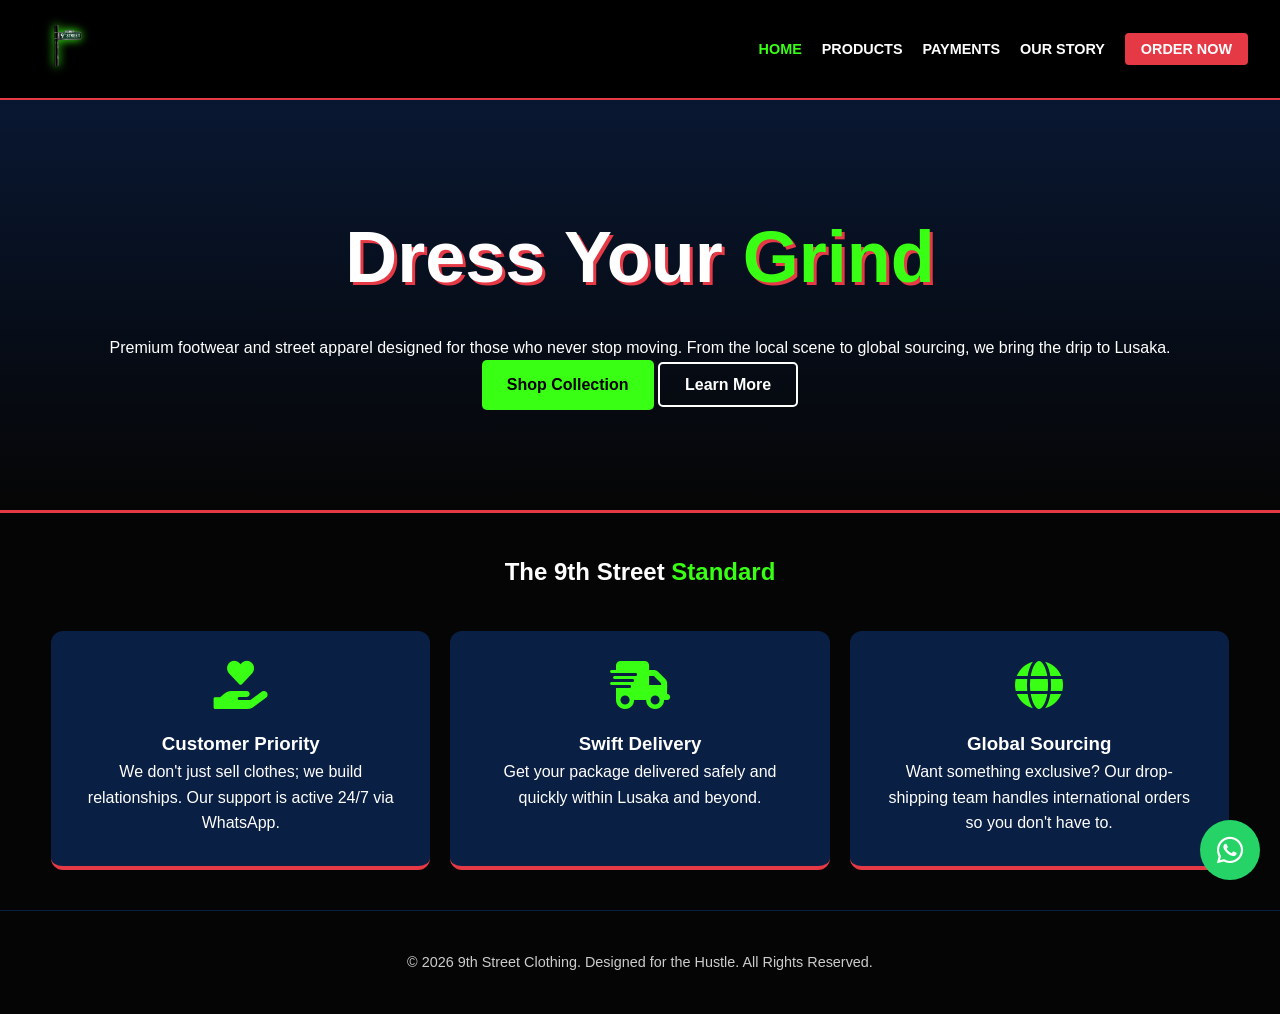
==== index.html @ 25a7d781 "Add files via upload" ====
<!DOCTYPE html>
<html lang="en">
<head>
    <meta charset="UTF-8">
    <meta name="viewport" content="width=device-width, initial-scale=1.0">
    <title>9th Street Clothing | Urban Hustle</title>
    <link rel="icon" type="image/png" href="9th street sign.png">
    <link rel="stylesheet" href="style.css">
    <link rel="stylesheet" href="https://cdnjs.cloudflare.com/ajax/libs/font-awesome/6.0.0/css/all.min.css">
</head>
<body>
    <nav>
        <div class="nav-container">
            <div class="logo-container">
                <a href="index.html">
                    <img src="9th street sign.png" alt="9th Street Clothing" class="nav-logo">
                </a>
            </div>
            <ul class="nav-links">
                <li><a href="index.html" class="active">Home</a></li>
                <li><a href="products.html">Products</a></li>
                <li><a href="payments.html">Payments</a></li>
                <li><a href="about.html">Our Story</a></li>
                <li><a href="contact.html" class="nav-btn">Order Now</a></li>
            </ul>
        </div>
    </nav>

    <header class="hero">
        <div class="hero-content">
            <h1>Dress Your <span class="text-accent">Grind</span></h1>
            <p>Premium footwear and street apparel designed for those who never stop moving. From the local scene to global sourcing, we bring the drip to Lusaka.</p>
            <div class="hero-btns">
                <a href="products.html" class="btn-primary">Shop Collection</a>
                <a href="about.html" class="btn-secondary" style="border-color: var(--clean-white); color: var(--clean-white); text-decoration: none; padding: 12px 25px; border-radius: 5px; font-weight: 800; border: 2px solid;">Learn More</a>
            </div>
        </div>
    </header>

    <section class="features container">
        <div class="section-title" style="text-align: center; margin-bottom: 40px;">
            <h2>The 9th Street <span class="text-accent">Standard</span></h2>
        </div>
        <div class="feature-grid">
            <div class="feature-card">
                <i class="fas fa-hand-holding-heart" style="font-size: 3rem; color: var(--neon-green); margin-bottom: 20px;"></i>
                <h3>Customer Priority</h3>
                <p>We don't just sell clothes; we build relationships. Our support is active 24/7 via WhatsApp.</p>
            </div>
            <div class="feature-card">
                <i class="fas fa-truck-fast" style="font-size: 3rem; color: var(--neon-green); margin-bottom: 20px;"></i>
                <h3>Swift Delivery</h3>
                <p>Get your package delivered safely and quickly within Lusaka and beyond.</p>
            </div>
            <div class="feature-card">
                <i class="fas fa-globe" style="font-size: 3rem; color: var(--neon-green); margin-bottom: 20px;"></i>
                <h3>Global Sourcing</h3>
                <p>Want something exclusive? Our drop-shipping team handles international orders so you don't have to.</p>
            </div>
        </div>
    </section>

    <footer>
        <p>&copy; 2026 9th Street Clothing. Designed for the Hustle. All Rights Reserved.</p>
    </footer>

    <a href="https://wa.me/260764462084" class="whatsapp-float" target="_blank" style="position: fixed; width: 60px; height: 60px; bottom: 20px; right: 20px; background-color: #25d366; color: #FFF; border-radius: 50px; text-align: center; font-size: 30px; display: flex; align-items: center; justify-content: center; text-decoration: none; z-index: 2000;">
        <i class="fab fa-whatsapp"></i>
    </a>
</body>
</html>
---- style.css ----
/* --- Global Styles & Theme --- */
:root {
    --bg-black: #050505;
    --card-blue: #0a1f44;
    --hustle-red: #e63946;
    --clean-white: #ffffff;
    --neon-green: #39ff14;
    --text-gray: #cccccc;
}

* {
    margin: 0;
    padding: 0;
    box-sizing: border-box;
}

body {
    background-color: var(--bg-black);
    color: var(--clean-white);
    font-family: 'Segoe UI', Roboto, sans-serif;
    line-height: 1.6;
    overflow-x: hidden;
}

.text-accent { color: var(--neon-green); font-weight: bold; }
.text-red { color: var(--hustle-red); font-weight: bold; }

.container { 
    width: 92%; 
    max-width: 1200px; 
    margin: auto; 
    padding: 40px 0; 
}

/* --- Navigation (Logo Top Left) --- */
nav {
    background: rgba(0, 0, 0, 0.95);
    padding: 10px 0;
    position: sticky;
    top: 0;
    z-index: 1000;
    border-bottom: 2px solid var(--hustle-red);
}

.nav-container {
    display: flex;
    justify-content: space-between; /* Pushes logo left, links right */
    align-items: center;
    width: 95%;
    margin: auto;
}

.nav-logo {
    height: 70px;
    width: auto;
    filter: drop-shadow(0 0 5px var(--neon-green));
}

.nav-links {
    display: flex;
    list-style: none;
    align-items: center;
    gap: 20px;
}

.nav-links a {
    color: white;
    font-weight: 600;
    text-transform: uppercase;
    font-size: 0.9rem;
    text-decoration: none;
    transition: 0.3s;
}

.nav-links a:hover, .nav-links a.active { color: var(--neon-green); }

.nav-btn {
    background: var(--hustle-red);
    padding: 8px 16px;
    border-radius: 4px;
    font-weight: 800;
}

/* --- Hero Section --- */
.hero {
    padding: 100px 20px;
    background: linear-gradient(rgba(10, 31, 68, 0.7), rgba(5, 5, 5, 1));
    text-align: center;
    border-bottom: 3px solid var(--hustle-red);
}

.hero h1 { font-size: clamp(2.5rem, 8vw, 4.5rem); text-shadow: 3px 3px var(--hustle-red); margin-bottom: 20px; }

/* --- Component Styles --- */
.feature-grid {
    display: grid;
    grid-template-columns: repeat(auto-fit, minmax(280px, 1fr));
    gap: 20px;
}

.feature-card, .payment-card {
    background: var(--card-blue);
    padding: 30px;
    border-radius: 12px;
    border-bottom: 4px solid var(--hustle-red);
    text-align: center;
    transition: 0.3s ease;
}

.feature-card:hover, .payment-card:hover {
    transform: translateY(-10px);
    border-bottom-color: var(--neon-green);
    box-shadow: 0 10px 20px rgba(57, 255, 20, 0.1);
}

.btn-primary { 
    background: var(--neon-green); 
    color: black !important; 
    padding: 12px 25px; 
    border-radius: 5px; 
    font-weight: 800; 
    text-decoration: none;
    display: inline-block;
}

/* --- Payment Page Specifics --- */
.payment-logo { height: 60px; margin-bottom: 15px; }
.acc-number { font-family: monospace; font-size: 1.2rem; color: var(--neon-green); display: block; margin-top: 10px; }

/* --- Footer --- */
footer {
    padding: 40px 0;
    text-align: center;
    border-top: 1px solid var(--card-blue);
    font-size: 0.9rem;
    color: var(--text-gray);
}

/* --- Responsive Fixes --- */
@media (max-width: 768px) {
    .nav-links { gap: 10px; }
    .nav-links a { font-size: 0.75rem; }
    .nav-logo { height: 50px; }
}
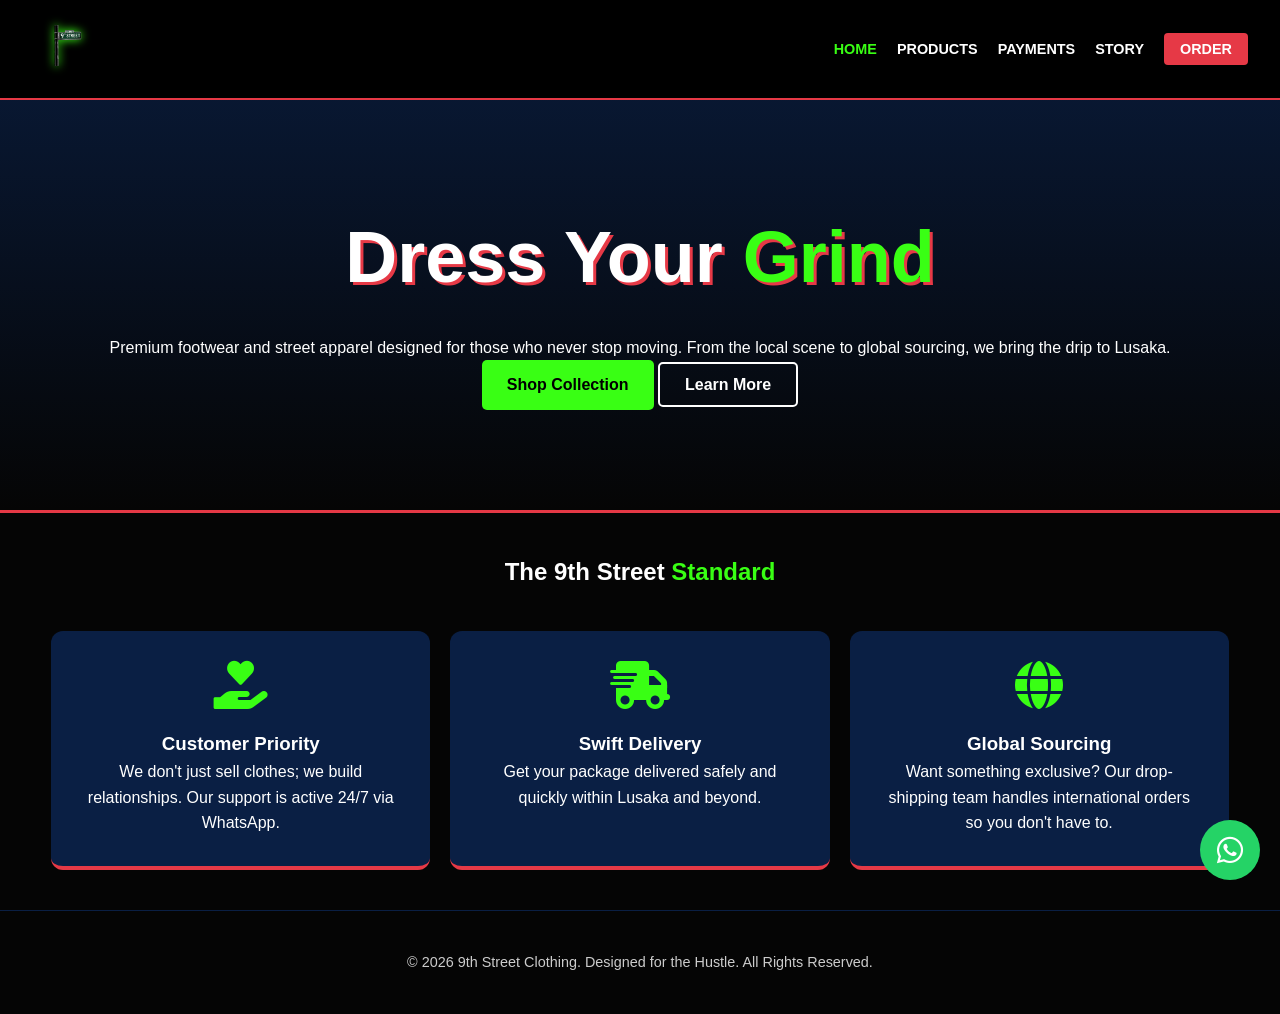
==== commit 546a94f7: "Update index.html updated buttons "our story" to "story" and "order now" to "order" to fit mobile p" ====
--- a/index.html
+++ b/index.html
@@ -20,8 +20,8 @@
                 <li><a href="index.html" class="active">Home</a></li>
                 <li><a href="products.html">Products</a></li>
                 <li><a href="payments.html">Payments</a></li>
-                <li><a href="about.html">Our Story</a></li>
-                <li><a href="contact.html" class="nav-btn">Order Now</a></li>
+                <li><a href="about.html">Story</a></li>
+                <li><a href="contact.html" class="nav-btn">Order</a></li>
             </ul>
         </div>
     </nav>
@@ -68,4 +68,4 @@
         <i class="fab fa-whatsapp"></i>
     </a>
 </body>
-</html>+</html>
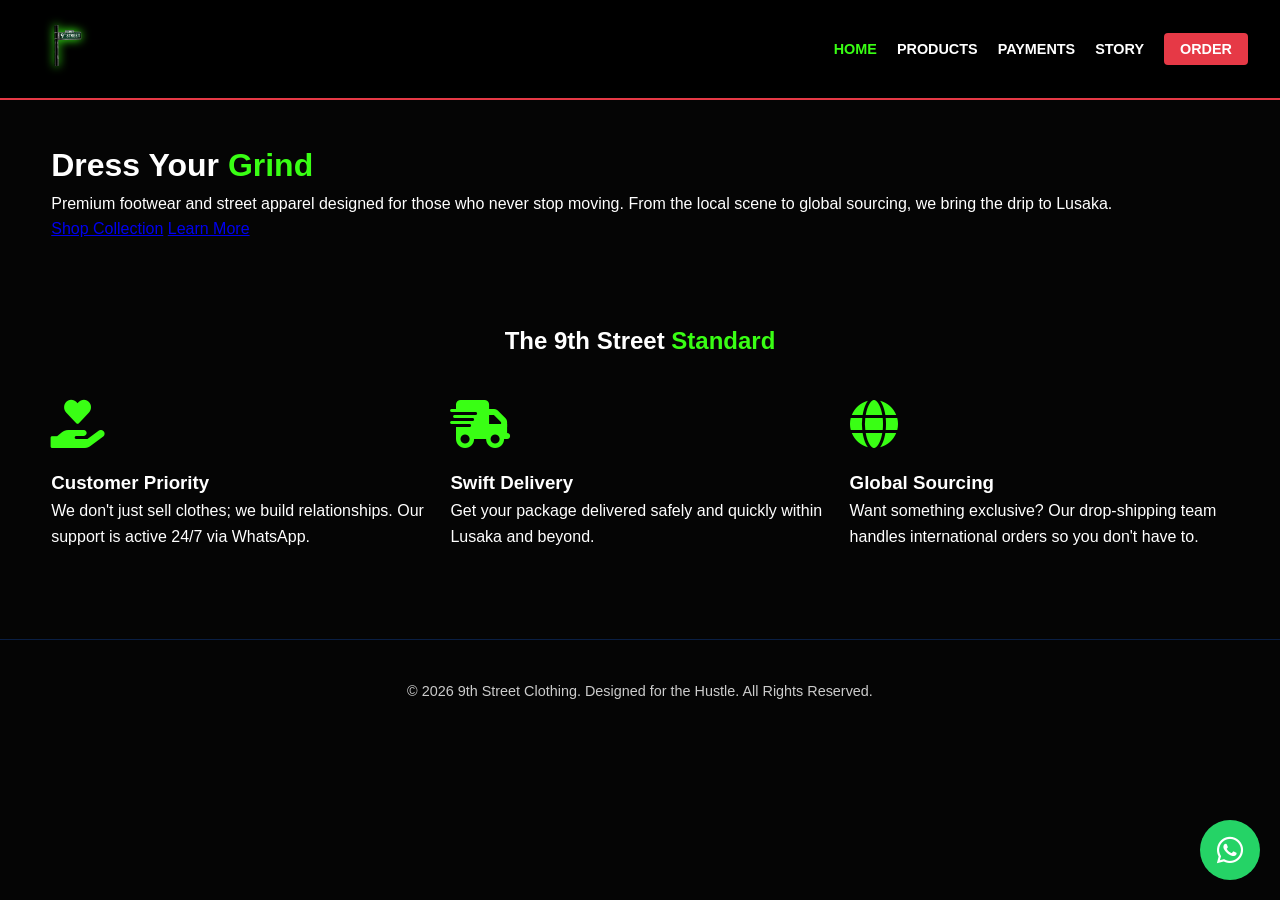
==== commit aafdef5e: "Update index.html centered hero section" ====
--- a/index.html
+++ b/index.html
@@ -27,15 +27,16 @@
     </nav>
 
     <header class="hero">
-        <div class="hero-content">
-            <h1>Dress Your <span class="text-accent">Grind</span></h1>
-            <p>Premium footwear and street apparel designed for those who never stop moving. From the local scene to global sourcing, we bring the drip to Lusaka.</p>
-            <div class="hero-btns">
-                <a href="products.html" class="btn-primary">Shop Collection</a>
-                <a href="about.html" class="btn-secondary" style="border-color: var(--clean-white); color: var(--clean-white); text-decoration: none; padding: 12px 25px; border-radius: 5px; font-weight: 800; border: 2px solid;">Learn More</a>
-            </div>
+    <div class="container hero-content">
+        <h1>Dress Your <span class="text-accent">Grind</span></h1>
+        <p class="hero-description">Premium footwear and street apparel designed for those who never stop moving. From the local scene to global sourcing, we bring the drip to Lusaka.</p>
+        
+        <div class="hero-btns">
+            <a href="products.html" class="btn-primary">Shop Collection</a>
+            <a href="about.html" class="btn-outline">Learn More</a>
         </div>
-    </header>
+    </div>
+</header>
 
     <section class="features container">
         <div class="section-title" style="text-align: center; margin-bottom: 40px;">
--- a/style.css
+++ b/style.css
@@ -24,6 +24,7 @@
 
 .text-accent { color: var(--neon-green); font-weight: bold; }
 .text-red { color: var(--hustle-red); font-weight: bold; }
+.text-center { text-align: center; }
 
 .container { 
     width: 92%; 
@@ -32,7 +33,7 @@
     padding: 40px 0; 
 }
 
-/* --- Navigation (Logo Top Left) --- */
+/* --- Navigation --- */
 nav {
     background: rgba(0, 0, 0, 0.95);
     padding: 10px 0;
@@ -44,7 +45,7 @@
 
 .nav-container {
     display: flex;
-    justify-content: space-between; /* Pushes logo left, links right */
+    justify-content: space-between;
     align-items: center;
     width: 95%;
     margin: auto;
@@ -81,24 +82,14 @@
     font-weight: 800;
 }
 
-/* --- Hero Section --- */
-.hero {
-    padding: 100px 20px;
-    background: linear-gradient(rgba(10, 31, 68, 0.7), rgba(5, 5, 5, 1));
-    text-align: center;
-    border-bottom: 3px solid var(--hustle-red);
-}
-
-.hero h1 { font-size: clamp(2.5rem, 8vw, 4.5rem); text-shadow: 3px 3px var(--hustle-red); margin-bottom: 20px; }
-
-/* --- Component Styles --- */
+/* --- Grid & Cards --- */
 .feature-grid {
     display: grid;
     grid-template-columns: repeat(auto-fit, minmax(280px, 1fr));
     gap: 20px;
 }
 
-.feature-card, .payment-card {
+.payment-card {
     background: var(--card-blue);
     padding: 30px;
     border-radius: 12px;
@@ -107,38 +98,63 @@
     transition: 0.3s ease;
 }
 
-.feature-card:hover, .payment-card:hover {
+.payment-card:hover {
     transform: translateY(-10px);
     border-bottom-color: var(--neon-green);
     box-shadow: 0 10px 20px rgba(57, 255, 20, 0.1);
 }
 
-.btn-primary { 
-    background: var(--neon-green); 
-    color: black !important; 
-    padding: 12px 25px; 
-    border-radius: 5px; 
-    font-weight: 800; 
-    text-decoration: none;
-    display: inline-block;
+/* --- Payment Components --- */
+.acc-container {
+    margin-top: 15px;
+    display: flex;
+    flex-direction: column;
+    align-items: center;
+    gap: 10px;
 }
 
-/* --- Payment Page Specifics --- */
-.payment-logo { height: 60px; margin-bottom: 15px; }
-.acc-number { font-family: monospace; font-size: 1.2rem; color: var(--neon-green); display: block; margin-top: 10px; }
+.copy-btn {
+    background: rgba(255, 255, 255, 0.1);
+    border: 1px solid rgba(255, 255, 255, 0.3);
+    color: var(--clean-white);
+    padding: 8px 15px;
+    border-radius: 5px;
+    cursor: pointer;
+    font-size: 0.8rem;
+    transition: all 0.3s ease;
+    display: inline-flex;
+    align-items: center;
+    gap: 8px;
+}
 
-/* --- Footer --- */
+.copy-btn:hover {
+    background: var(--neon-green);
+    color: black;
+    border-color: var(--neon-green);
+}
+
+.copy-btn.success {
+    border-color: var(--neon-green) !important;
+    color: var(--neon-green) !important;
+    background: transparent !important;
+}
+
+/* --- Verification & Footer --- */
+.verification-banner {
+    margin-top: 50px; 
+    padding: 25px; 
+    border: 1px dashed var(--hustle-red); 
+    text-align: center; 
+    border-radius: 10px;
+    text-transform: uppercase;
+    letter-spacing: 1px;
+}
+
 footer {
     padding: 40px 0;
     text-align: center;
     border-top: 1px solid var(--card-blue);
     font-size: 0.9rem;
     color: var(--text-gray);
+    margin-top: 50px;
 }
-
-/* --- Responsive Fixes --- */
-@media (max-width: 768px) {
-    .nav-links { gap: 10px; }
-    .nav-links a { font-size: 0.75rem; }
-    .nav-logo { height: 50px; }
-}
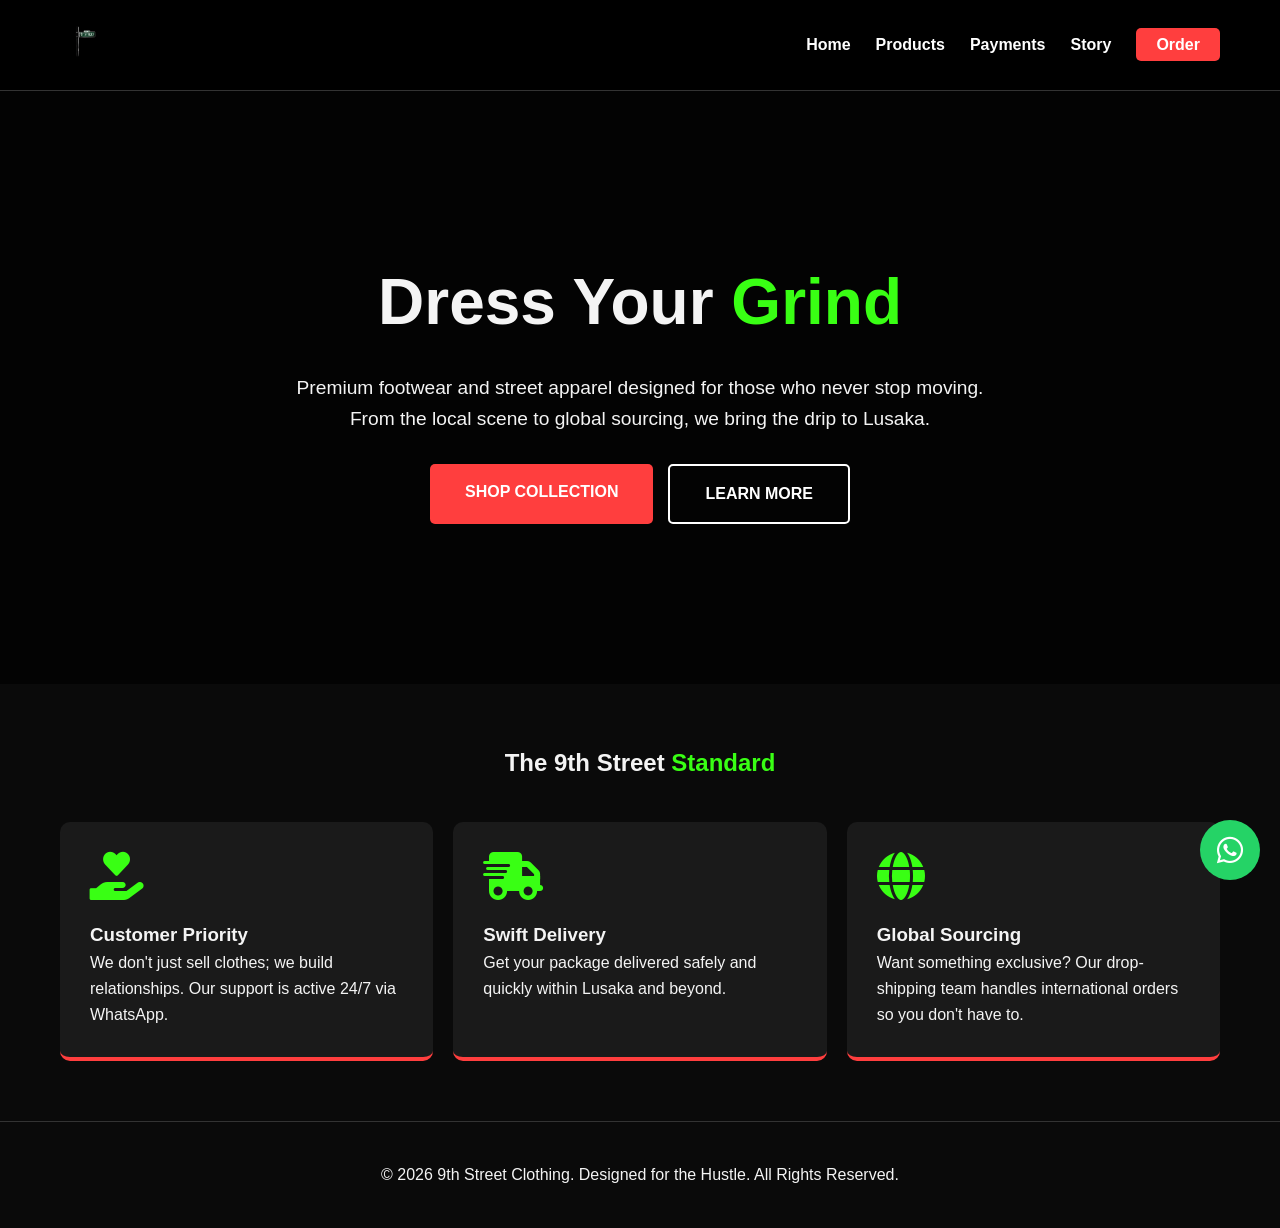
==== commit 9ad8da10: "Update index.html nav" ====
--- a/index.html
+++ b/index.html
@@ -10,21 +10,27 @@
 </head>
 <body>
     <nav>
-        <div class="nav-container">
-            <div class="logo-container">
-                <a href="index.html">
-                    <img src="9th street sign.png" alt="9th Street Clothing" class="nav-logo">
-                </a>
-            </div>
-            <ul class="nav-links">
-                <li><a href="index.html" class="active">Home</a></li>
-                <li><a href="products.html">Products</a></li>
-                <li><a href="payments.html">Payments</a></li>
-                <li><a href="about.html">Story</a></li>
-                <li><a href="contact.html" class="nav-btn">Order</a></li>
-            </ul>
+    <div class="nav-container">
+        <div class="logo-container">
+            <a href="index.html"><img src="9th street sign.png" class="nav-logo" alt="9th Street"></a>
         </div>
-    </nav>
+        
+        <!-- Mobile Menu Toggle -->
+        <div class="menu-toggle" id="mobile-menu">
+            <span></span>
+            <span></span>
+            <span></span>
+        </div>
+
+        <ul class="nav-links">
+            <li><a href="index.html">Home</a></li>
+            <li><a href="products.html">Products</a></li>
+            <li><a href="payments.html">Payments</a></li>
+            <li><a href="about.html">Story</a></li>
+            <li><a href="contact.html" class="nav-btn">Order</a></li>
+        </ul>
+    </div>
+</nav>
 
     <header class="hero">
     <div class="container hero-content">
--- a/style.css
+++ b/style.css
@@ -1,160 +1,189 @@
-/* --- Global Styles & Theme --- */
+/* Core Variables */
 :root {
-    --bg-black: #050505;
-    --card-blue: #0a1f44;
-    --hustle-red: #e63946;
-    --clean-white: #ffffff;
+    --hustle-red: #ff3e3e;
     --neon-green: #39ff14;
-    --text-gray: #cccccc;
+    --bg-dark: #0a0a0a;
+    --text-light: #f4f4f4;
 }
 
 * {
     margin: 0;
     padding: 0;
     box-sizing: border-box;
+    font-family: 'Segoe UI', Tahoma, Geneva, Verdana, sans-serif;
 }
 
 body {
-    background-color: var(--bg-black);
-    color: var(--clean-white);
-    font-family: 'Segoe UI', Roboto, sans-serif;
+    background-color: var(--bg-dark);
+    color: var(--text-light);
     line-height: 1.6;
     overflow-x: hidden;
 }
 
-.text-accent { color: var(--neon-green); font-weight: bold; }
-.text-red { color: var(--hustle-red); font-weight: bold; }
-.text-center { text-align: center; }
-
-.container { 
-    width: 92%; 
-    max-width: 1200px; 
-    margin: auto; 
-    padding: 40px 0; 
-}
-
-/* --- Navigation --- */
+/* NAVIGATION */
 nav {
     background: rgba(0, 0, 0, 0.95);
-    padding: 10px 0;
+    padding: 1rem 0;
     position: sticky;
     top: 0;
     z-index: 1000;
-    border-bottom: 2px solid var(--hustle-red);
+    border-bottom: 1px solid #333;
 }
 
 .nav-container {
+    max-width: 1200px;
+    margin: 0 auto;
     display: flex;
     justify-content: space-between;
     align-items: center;
-    width: 95%;
-    margin: auto;
+    padding: 0 20px;
 }
 
 .nav-logo {
-    height: 70px;
+    height: 50px;
     width: auto;
-    filter: drop-shadow(0 0 5px var(--neon-green));
 }
 
 .nav-links {
     display: flex;
     list-style: none;
     align-items: center;
-    gap: 20px;
+}
+
+.nav-links li {
+    margin-left: 25px;
 }
 
 .nav-links a {
     color: white;
+    text-decoration: none;
     font-weight: 600;
-    text-transform: uppercase;
-    font-size: 0.9rem;
-    text-decoration: none;
     transition: 0.3s;
 }
 
-.nav-links a:hover, .nav-links a.active { color: var(--neon-green); }
+.nav-links a:hover, .active {
+    color: var(--neon-green);
+}
 
 .nav-btn {
     background: var(--hustle-red);
-    padding: 8px 16px;
-    border-radius: 4px;
-    font-weight: 800;
+    padding: 8px 20px;
+    border-radius: 5px;
 }
 
-/* --- Grid & Cards --- */
+/* Hamburger Menu (Hidden by default) */
+.menu-toggle {
+    display: none;
+    flex-direction: column;
+    cursor: pointer;
+}
+
+.menu-toggle span {
+    height: 3px;
+    width: 25px;
+    background: white;
+    margin-bottom: 4px;
+    border-radius: 2px;
+}
+
+/* LAYOUT & GRID */
+.container {
+    max-width: 1200px;
+    margin: 0 auto;
+    padding: 60px 20px;
+}
+
 .feature-grid {
     display: grid;
-    grid-template-columns: repeat(auto-fit, minmax(280px, 1fr));
+    grid-template-columns: repeat(auto-fit, minmax(300px, 1fr));
     gap: 20px;
 }
 
-.payment-card {
-    background: var(--card-blue);
+.feature-card {
+    background: #1a1a1a;
     padding: 30px;
-    border-radius: 12px;
+    border-radius: 10px;
     border-bottom: 4px solid var(--hustle-red);
-    text-align: center;
-    transition: 0.3s ease;
+    transition: transform 0.3s;
 }
 
-.payment-card:hover {
-    transform: translateY(-10px);
-    border-bottom-color: var(--neon-green);
-    box-shadow: 0 10px 20px rgba(57, 255, 20, 0.1);
+.feature-card:hover {
+    transform: translateY(-5px);
 }
 
-/* --- Payment Components --- */
-.acc-container {
-    margin-top: 15px;
-    display: flex;
-    flex-direction: column;
-    align-items: center;
-    gap: 10px;
+/* HERO SECTION */
+.hero {
+    text-align: center;
+    padding: 100px 20px;
+    background: linear-gradient(rgba(0,0,0,0.7), rgba(0,0,0,0.7)), url('your-hero-bg.jpg'); /* Add a bg image */
+    background-size: cover;
+    background-position: center;
 }
 
-.copy-btn {
-    background: rgba(255, 255, 255, 0.1);
-    border: 1px solid rgba(255, 255, 255, 0.3);
-    color: var(--clean-white);
-    padding: 8px 15px;
-    border-radius: 5px;
-    cursor: pointer;
-    font-size: 0.8rem;
-    transition: all 0.3s ease;
-    display: inline-flex;
-    align-items: center;
-    gap: 8px;
+.hero h1 {
+    font-size: clamp(2.5rem, 8vw, 4rem);
+    margin-bottom: 20px;
 }
 
-.copy-btn:hover {
-    background: var(--neon-green);
-    color: black;
-    border-color: var(--neon-green);
+.text-accent { color: var(--neon-green); }
+
+.hero-description {
+    max-width: 700px;
+    margin: 0 auto 30px;
+    font-size: 1.2rem;
 }
 
-.copy-btn.success {
-    border-color: var(--neon-green) !important;
-    color: var(--neon-green) !important;
-    background: transparent !important;
+.hero-btns {
+    display: flex;
+    justify-content: center;
+    gap: 15px;
+    flex-wrap: wrap;
 }
 
-/* --- Verification & Footer --- */
-.verification-banner {
-    margin-top: 50px; 
-    padding: 25px; 
-    border: 1px dashed var(--hustle-red); 
-    text-align: center; 
-    border-radius: 10px;
+.btn-primary, .btn-outline {
+    padding: 15px 35px;
+    border-radius: 5px;
+    text-decoration: none;
+    font-weight: bold;
     text-transform: uppercase;
-    letter-spacing: 1px;
+}
+
+.btn-primary { background: var(--hustle-red); color: white; }
+.btn-outline { border: 2px solid white; color: white; }
+
+/* RESPONSIVE DESIGN (MOBILE) */
+@media (max-width: 768px) {
+    .menu-toggle {
+        display: flex;
+    }
+
+    .nav-links {
+        display: none; /* Hide links on mobile */
+        flex-direction: column;
+        position: absolute;
+        top: 100%;
+        left: 0;
+        width: 100%;
+        background: rgba(0,0,0,0.95);
+        padding: 20px;
+        text-align: center;
+    }
+
+    .nav-links.active {
+        display: flex;
+    }
+
+    .nav-links li {
+        margin: 15px 0;
+    }
+
+    .hero {
+        padding: 60px 20px;
+    }
 }
 
 footer {
-    padding: 40px 0;
     text-align: center;
-    border-top: 1px solid var(--card-blue);
-    font-size: 0.9rem;
-    color: var(--text-gray);
-    margin-top: 50px;
+    padding: 40px 20px;
+    border-top: 1px solid #333;
 }
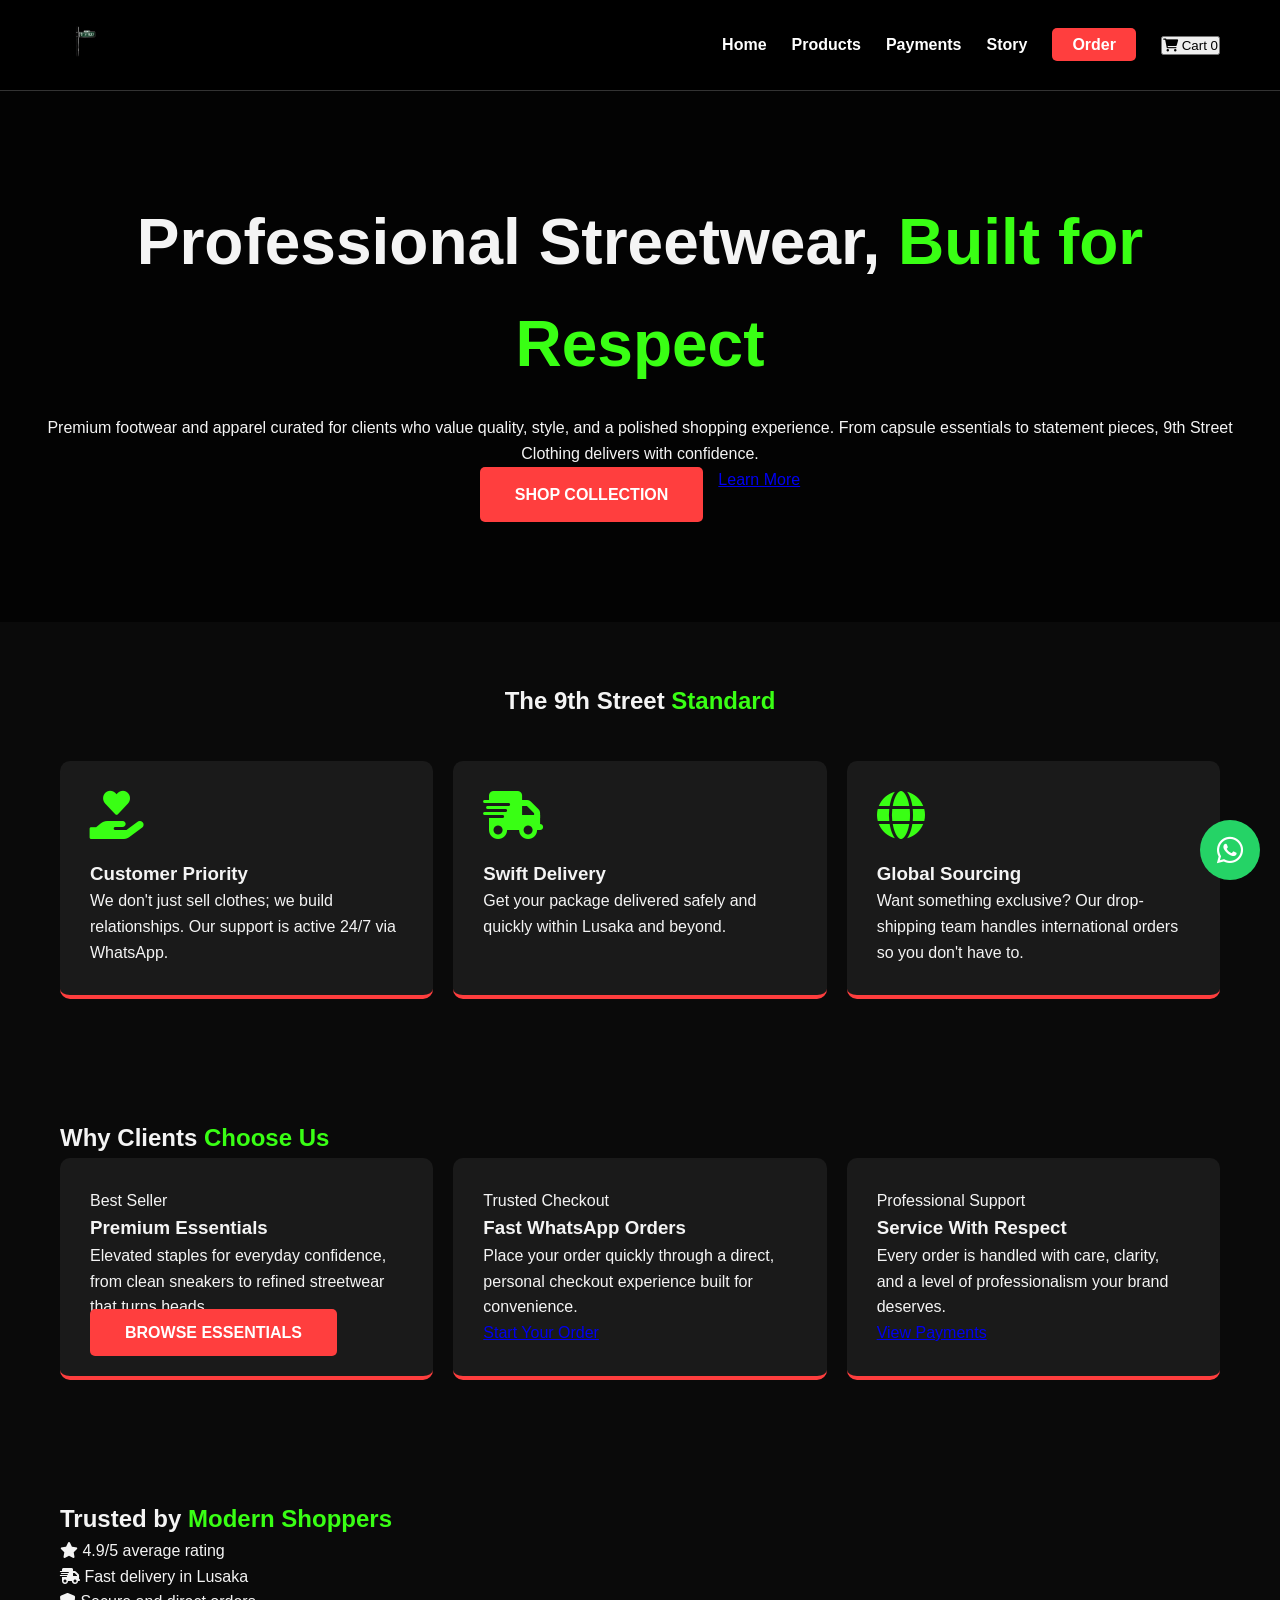
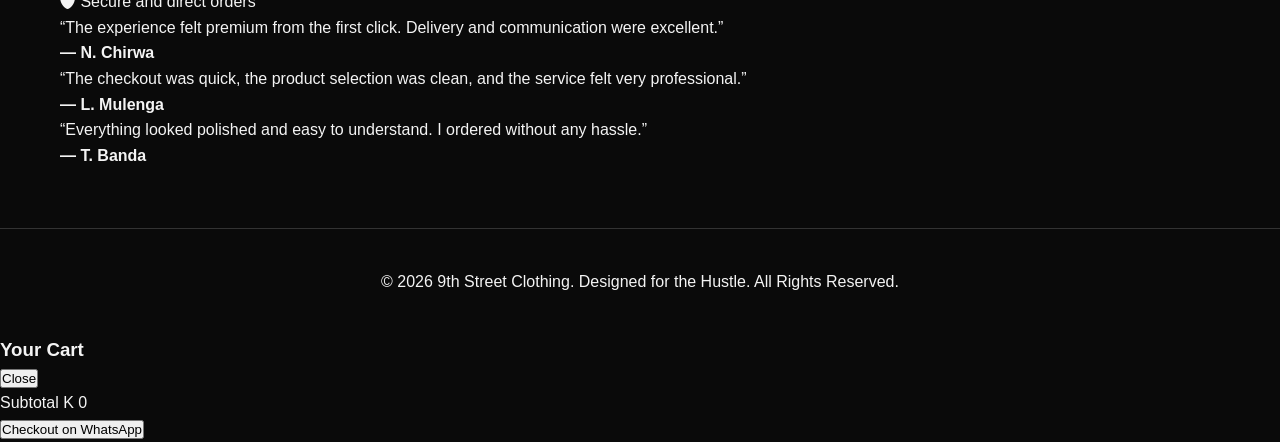
==== commit 4886508d: "Update index.html update" ====
--- a/index.html
+++ b/index.html
@@ -10,39 +10,33 @@
 </head>
 <body>
     <nav>
-    <div class="nav-container">
-        <div class="logo-container">
-            <a href="index.html"><img src="9th street sign.png" class="nav-logo" alt="9th Street"></a>
+        <div class="nav-container">
+            <div class="logo-container">
+                <a href="index.html">
+                    <img src="9th street sign.png" alt="9th Street Clothing" class="nav-logo">
+                </a>
+            </div>
+            <ul class="nav-links">
+                <li><a href="index.html" class="active">Home</a></li>
+                <li><a href="products.html">Products</a></li>
+                <li><a href="payments.html">Payments</a></li>
+                <li><a href="about.html">Story</a></li>
+                <li><a href="contact.html" class="nav-btn">Order</a></li>
+                <li><button class="cart-toggle" type="button"><i class="fas fa-shopping-cart"></i> Cart <span class="cart-badge" id="cartCount">0</span></button></li>
+            </ul>
         </div>
-        
-        <!-- Mobile Menu Toggle -->
-        <div class="menu-toggle" id="mobile-menu">
-            <span></span>
-            <span></span>
-            <span></span>
-        </div>
-
-        <ul class="nav-links">
-            <li><a href="index.html">Home</a></li>
-            <li><a href="products.html">Products</a></li>
-            <li><a href="payments.html">Payments</a></li>
-            <li><a href="about.html">Story</a></li>
-            <li><a href="contact.html" class="nav-btn">Order</a></li>
-        </ul>
-    </div>
-</nav>
+    </nav>
 
     <header class="hero">
-    <div class="container hero-content">
-        <h1>Dress Your <span class="text-accent">Grind</span></h1>
-        <p class="hero-description">Premium footwear and street apparel designed for those who never stop moving. From the local scene to global sourcing, we bring the drip to Lusaka.</p>
-        
-        <div class="hero-btns">
-            <a href="products.html" class="btn-primary">Shop Collection</a>
-            <a href="about.html" class="btn-outline">Learn More</a>
+        <div class="hero-content">
+            <h1>Professional Streetwear, <span class="text-accent">Built for Respect</span></h1>
+            <p>Premium footwear and apparel curated for clients who value quality, style, and a polished shopping experience. From capsule essentials to statement pieces, 9th Street Clothing delivers with confidence.</p>
+            <div class="hero-btns">
+                <a href="products.html" class="btn-primary">Shop Collection</a>
+                <a href="about.html" class="btn-secondary">Learn More</a>
+            </div>
         </div>
-    </div>
-</header>
+    </header>
 
     <section class="features container">
         <div class="section-title" style="text-align: center; margin-bottom: 40px;">
@@ -67,12 +61,81 @@
         </div>
     </section>
 
+    <section class="container premium-section">
+        <div class="section-title">
+            <h2>Why Clients <span class="text-accent">Choose Us</span></h2>
+        </div>
+        <div class="feature-grid">
+            <div class="feature-card premium-card">
+                <span class="badge">Best Seller</span>
+                <h3>Premium Essentials</h3>
+                <p>Elevated staples for everyday confidence, from clean sneakers to refined streetwear that turns heads.</p>
+                <a href="products.html" class="btn-primary">Browse Essentials</a>
+            </div>
+            <div class="feature-card premium-card">
+                <span class="badge">Trusted Checkout</span>
+                <h3>Fast WhatsApp Orders</h3>
+                <p>Place your order quickly through a direct, personal checkout experience built for convenience.</p>
+                <a href="contact.html" class="btn-secondary">Start Your Order</a>
+            </div>
+            <div class="feature-card premium-card">
+                <span class="badge">Professional Support</span>
+                <h3>Service With Respect</h3>
+                <p>Every order is handled with care, clarity, and a level of professionalism your brand deserves.</p>
+                <a href="payments.html" class="btn-secondary">View Payments</a>
+            </div>
+        </div>
+    </section>
+
+    <section class="container trust-section">
+        <div class="section-title">
+            <h2>Trusted by <span class="text-accent">Modern Shoppers</span></h2>
+        </div>
+        <div class="trust-strip">
+            <div class="trust-pill"><i class="fas fa-star"></i> 4.9/5 average rating</div>
+            <div class="trust-pill"><i class="fas fa-truck-fast"></i> Fast delivery in Lusaka</div>
+            <div class="trust-pill"><i class="fas fa-shield-alt"></i> Secure and direct orders</div>
+        </div>
+        <div class="testimonial-grid">
+            <article class="testimonial-card">
+                <p>“The experience felt premium from the first click. Delivery and communication were excellent.”</p>
+                <strong>— N. Chirwa</strong>
+            </article>
+            <article class="testimonial-card">
+                <p>“The checkout was quick, the product selection was clean, and the service felt very professional.”</p>
+                <strong>— L. Mulenga</strong>
+            </article>
+            <article class="testimonial-card">
+                <p>“Everything looked polished and easy to understand. I ordered without any hassle.”</p>
+                <strong>— T. Banda</strong>
+            </article>
+        </div>
+    </section>
+
     <footer>
         <p>&copy; 2026 9th Street Clothing. Designed for the Hustle. All Rights Reserved.</p>
     </footer>
 
-    <a href="https://wa.me/260764462084" class="whatsapp-float" target="_blank" style="position: fixed; width: 60px; height: 60px; bottom: 20px; right: 20px; background-color: #25d366; color: #FFF; border-radius: 50px; text-align: center; font-size: 30px; display: flex; align-items: center; justify-content: center; text-decoration: none; z-index: 2000;">
+    <div class="cart-overlay" id="cartOverlay"></div>
+    <aside class="cart-drawer" id="cartDrawer">
+        <div class="cart-drawer-header">
+            <h3>Your Cart</h3>
+            <button class="qty-btn" id="closeCartBtn" type="button">Close</button>
+        </div>
+        <div class="cart-drawer-body" id="cartItems"></div>
+        <div class="cart-footer">
+            <div class="cart-total">
+                <span>Subtotal</span>
+                <span id="cartSubtotal">K 0</span>
+            </div>
+            <button class="checkout-btn" id="checkoutBtn" type="button">Checkout on WhatsApp</button>
+        </div>
+    </aside>
+
+    <a href="https://wa.me/260772848591" class="whatsapp-float" target="_blank" style="position: fixed; width: 60px; height: 60px; bottom: 20px; right: 20px; background-color: #25d366; color: #FFF; border-radius: 50px; text-align: center; font-size: 30px; display: flex; align-items: center; justify-content: center; text-decoration: none; z-index: 2000;">
         <i class="fab fa-whatsapp"></i>
     </a>
+
+    <script src="site.js"></script>
 </body>
 </html>
--- a/style.css
+++ b/style.css
@@ -187,3 +187,35 @@
     padding: 40px 20px;
     border-top: 1px solid #333;
 }
+/* Payment Specific Styles */
+.copy-box {
+    display: flex;
+    align-items: center;
+    justify-content: space-between;
+    background: #000;
+    padding: 10px 15px;
+    border-radius: 5px;
+    margin-top: 10px;
+    border: 1px solid #333;
+}
+
+.copy-btn {
+    background: var(--hustle-red);
+    color: white;
+    border: none;
+    padding: 5px 12px;
+    border-radius: 4px;
+    cursor: pointer;
+    font-size: 0.8rem;
+    transition: 0.2s;
+}
+
+.copy-btn:active {
+    transform: scale(0.95);
+}
+
+.copy-box span {
+    font-family: monospace;
+    font-size: 1.1rem;
+    letter-spacing: 1px;
+}
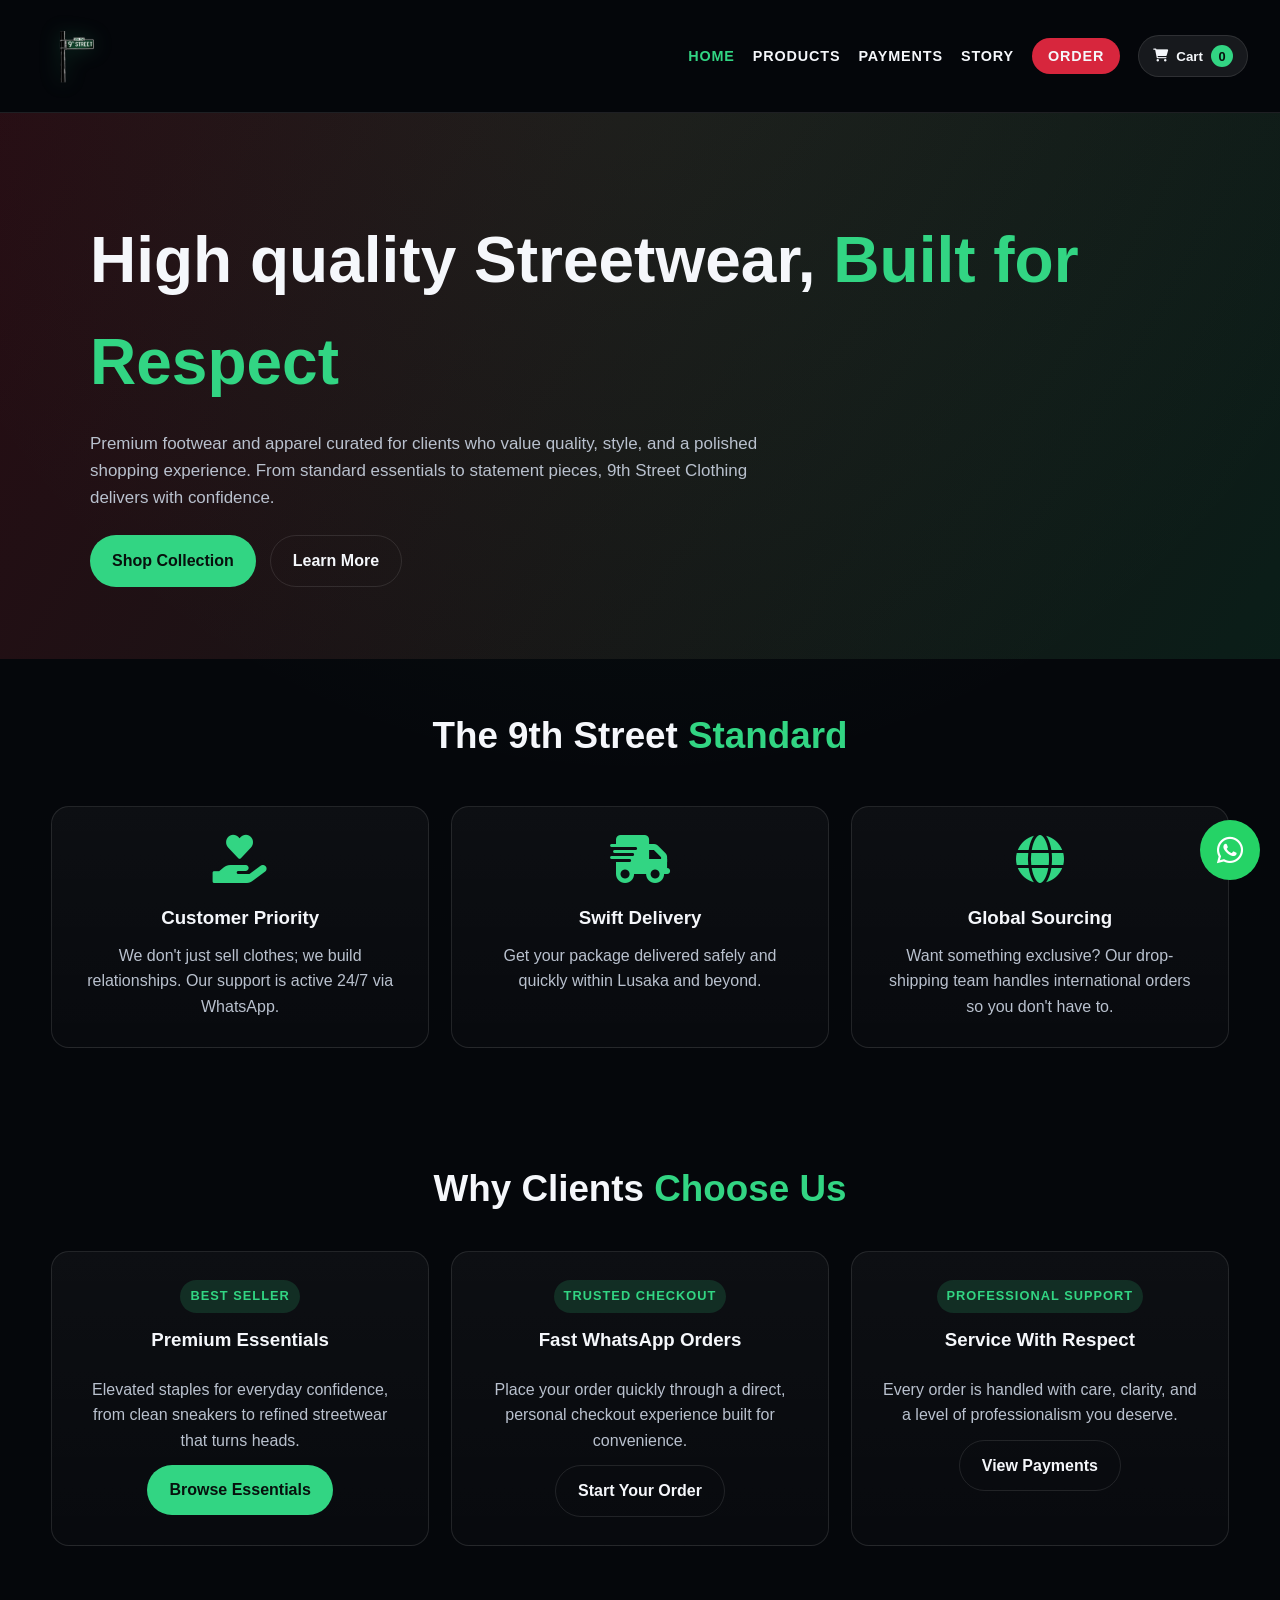
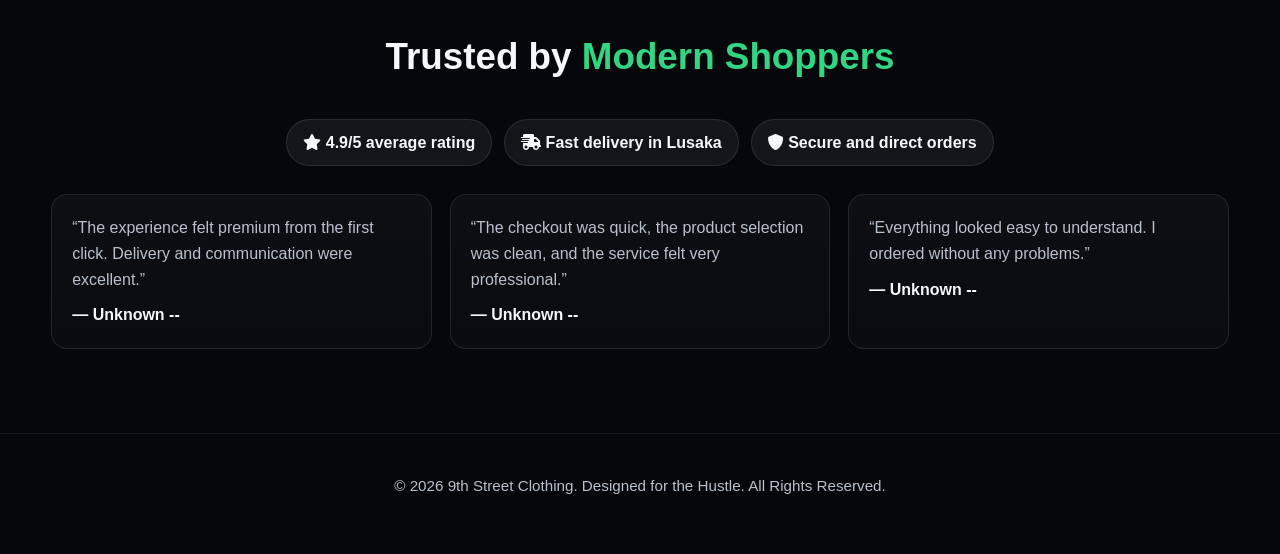
==== commit 95e43d1d: "Update index.html update0.01" ====
--- a/index.html
+++ b/index.html
@@ -29,8 +29,8 @@
 
     <header class="hero">
         <div class="hero-content">
-            <h1>Professional Streetwear, <span class="text-accent">Built for Respect</span></h1>
-            <p>Premium footwear and apparel curated for clients who value quality, style, and a polished shopping experience. From capsule essentials to statement pieces, 9th Street Clothing delivers with confidence.</p>
+            <h1>High quality Streetwear, <span class="text-accent">Built for Respect</span></h1>
+            <p>Premium footwear and apparel curated for clients who value quality, style, and a polished shopping experience. From standard essentials to statement pieces, 9th Street Clothing delivers with confidence.</p>
             <div class="hero-btns">
                 <a href="products.html" class="btn-primary">Shop Collection</a>
                 <a href="about.html" class="btn-secondary">Learn More</a>
@@ -81,7 +81,7 @@
             <div class="feature-card premium-card">
                 <span class="badge">Professional Support</span>
                 <h3>Service With Respect</h3>
-                <p>Every order is handled with care, clarity, and a level of professionalism your brand deserves.</p>
+                <p>Every order is handled with care, clarity, and a level of professionalism you deserve.</p>
                 <a href="payments.html" class="btn-secondary">View Payments</a>
             </div>
         </div>
@@ -99,15 +99,15 @@
         <div class="testimonial-grid">
             <article class="testimonial-card">
                 <p>“The experience felt premium from the first click. Delivery and communication were excellent.”</p>
-                <strong>— N. Chirwa</strong>
+                <strong>— Unknown --</strong>
             </article>
             <article class="testimonial-card">
                 <p>“The checkout was quick, the product selection was clean, and the service felt very professional.”</p>
-                <strong>— L. Mulenga</strong>
+                <strong>— Unknown --</strong>
             </article>
             <article class="testimonial-card">
-                <p>“Everything looked polished and easy to understand. I ordered without any hassle.”</p>
-                <strong>— T. Banda</strong>
+                <p>“Everything looked easy to understand. I ordered without any problems.”</p>
+                <strong>— Unknown --</strong>
             </article>
         </div>
     </section>
--- a/style.css
+++ b/style.css
@@ -1,221 +1,447 @@
-/* Core Variables */
+/* --- Global Styles & Theme --- */
 :root {
-    --hustle-red: #ff3e3e;
-    --neon-green: #39ff14;
-    --bg-dark: #0a0a0a;
-    --text-light: #f4f4f4;
-}
-
-* {
-    margin: 0;
-    padding: 0;
-    box-sizing: border-box;
-    font-family: 'Segoe UI', Tahoma, Geneva, Verdana, sans-serif;
-}
+    --bg-black: #05070b;
+    --card-blue: #101827;
+    --hustle-red: #d7263d;
+    --clean-white: #f5f7fb;
+    --neon-green: #32d583;
+    --text-gray: #b9c1ce;
+    --soft-border: rgba(255,255,255,0.1);
+}
+
+* { margin: 0; padding: 0; box-sizing: border-box; }
 
 body {
-    background-color: var(--bg-dark);
-    color: var(--text-light);
+    background: radial-gradient(circle at top, rgba(50,213,131,0.08), transparent 35%), var(--bg-black);
+    color: var(--clean-white);
+    font-family: 'Segoe UI', Roboto, Arial, sans-serif;
     line-height: 1.6;
     overflow-x: hidden;
 }
 
-/* NAVIGATION */
+img { display: block; max-width: 100%; }
+a { text-decoration: none; }
+
+.text-accent { color: var(--neon-green); font-weight: 700; }
+.text-red { color: var(--hustle-red); font-weight: 700; }
+.text-center { text-align: center; }
+.container {
+    width: min(1200px, 92%);
+    margin: auto;
+    padding: 48px 0 64px;
+}
+
+/* --- Navigation --- */
 nav {
-    background: rgba(0, 0, 0, 0.95);
-    padding: 1rem 0;
+    background: rgba(5,7,11,0.96);
+    padding: 12px 0;
     position: sticky;
     top: 0;
     z-index: 1000;
-    border-bottom: 1px solid #333;
+    border-bottom: 1px solid var(--soft-border);
+    backdrop-filter: blur(18px);
 }
 
 .nav-container {
-    max-width: 1200px;
-    margin: 0 auto;
+    width: min(1240px, 95%);
+    margin: auto;
     display: flex;
     justify-content: space-between;
     align-items: center;
-    padding: 0 20px;
-}
-
+    gap: 16px;
+}
+
+.logo-container { display: flex; align-items: center; }
 .nav-logo {
-    height: 50px;
+    height: 88px;
     width: auto;
+    display: block;
+    filter: drop-shadow(0 0 10px rgba(50,213,131,0.18));
 }
 
 .nav-links {
     display: flex;
     list-style: none;
     align-items: center;
-}
-
-.nav-links li {
-    margin-left: 25px;
+    gap: 18px;
 }
 
 .nav-links a {
-    color: white;
-    text-decoration: none;
+    color: var(--clean-white);
     font-weight: 600;
-    transition: 0.3s;
-}
-
-.nav-links a:hover, .active {
-    color: var(--neon-green);
-}
+    text-transform: uppercase;
+    font-size: 0.9rem;
+    letter-spacing: 0.06em;
+    transition: color 0.25s ease;
+}
+
+.nav-links a:hover, .nav-links a.active { color: var(--neon-green); }
 
 .nav-btn {
     background: var(--hustle-red);
-    padding: 8px 20px;
-    border-radius: 5px;
-}
-
-/* Hamburger Menu (Hidden by default) */
-.menu-toggle {
-    display: none;
-    flex-direction: column;
+    padding: 10px 16px;
+    border-radius: 999px;
+    font-weight: 800;
+    color: white;
+}
+
+.cart-toggle {
+    display: inline-flex;
+    align-items: center;
+    gap: 8px;
+    background: rgba(255,255,255,0.08);
+    border: 1px solid var(--soft-border);
+    color: var(--clean-white);
+    padding: 9px 14px;
+    border-radius: 999px;
     cursor: pointer;
-}
-
-.menu-toggle span {
-    height: 3px;
-    width: 25px;
-    background: white;
-    margin-bottom: 4px;
-    border-radius: 2px;
-}
-
-/* LAYOUT & GRID */
-.container {
-    max-width: 1200px;
-    margin: 0 auto;
-    padding: 60px 20px;
-}
+    font-weight: 700;
+}
+
+.cart-badge {
+    background: var(--neon-green);
+    color: #07110d;
+    border-radius: 999px;
+    min-width: 22px;
+    height: 22px;
+    display: inline-flex;
+    align-items: center;
+    justify-content: center;
+    font-size: 0.8rem;
+    padding: 0 6px;
+}
+
+/* --- Hero / Intro --- */
+.hero {
+    padding: 96px 0 72px;
+    background: linear-gradient(120deg, rgba(215,38,61,0.16), rgba(50,213,131,0.11));
+}
+
+.hero-content { width: min(1100px, 92%); margin: auto; }
+.hero h1 { font-size: clamp(2.3rem, 5vw, 4rem); margin-bottom: 16px; }
+.hero p { font-size: 1.06rem; color: var(--text-gray); max-width: 720px; margin-bottom: 24px; }
+.hero-btns { display: flex; gap: 14px; flex-wrap: wrap; }
+
+.btn-primary, .btn-secondary {
+    display: inline-flex;
+    align-items: center;
+    justify-content: center;
+    padding: 12px 22px;
+    border-radius: 999px;
+    font-weight: 700;
+    transition: transform 0.2s ease, box-shadow 0.2s ease;
+}
+
+.btn-primary {
+    background: var(--neon-green);
+    color: #07110d;
+}
+
+.btn-secondary {
+    border: 1px solid var(--soft-border);
+    color: var(--clean-white);
+}
+
+.btn-primary:hover, .btn-secondary:hover { transform: translateY(-2px); }
+
+/* --- Layout & Cards --- */
+.section-title {
+    text-align: center;
+    margin-bottom: 32px;
+}
+.section-title h2 { font-size: clamp(1.6rem, 3vw, 2.3rem); }
 
 .feature-grid {
     display: grid;
-    grid-template-columns: repeat(auto-fit, minmax(300px, 1fr));
-    gap: 20px;
-}
-
-.feature-card {
-    background: #1a1a1a;
-    padding: 30px;
-    border-radius: 10px;
-    border-bottom: 4px solid var(--hustle-red);
-    transition: transform 0.3s;
-}
-
-.feature-card:hover {
-    transform: translateY(-5px);
-}
-
-/* HERO SECTION */
-.hero {
+    grid-template-columns: repeat(auto-fit, minmax(260px, 1fr));
+    gap: 22px;
+}
+
+.feature-card, .payment-card {
+    background: linear-gradient(180deg, rgba(255,255,255,0.035), rgba(255,255,255,0.015));
+    padding: 28px;
+    border-radius: 18px;
+    border: 1px solid var(--soft-border);
     text-align: center;
-    padding: 100px 20px;
-    background: linear-gradient(rgba(0,0,0,0.7), rgba(0,0,0,0.7)), url('your-hero-bg.jpg'); /* Add a bg image */
-    background-size: cover;
-    background-position: center;
-}
-
-.hero h1 {
-    font-size: clamp(2.5rem, 8vw, 4rem);
-    margin-bottom: 20px;
-}
-
-.text-accent { color: var(--neon-green); }
-
-.hero-description {
-    max-width: 700px;
-    margin: 0 auto 30px;
-    font-size: 1.2rem;
-}
-
-.hero-btns {
+    transition: transform 0.25s ease, border-color 0.25s ease, box-shadow 0.25s ease;
+}
+
+.feature-card:hover, .payment-card:hover {
+    transform: translateY(-6px);
+    border-color: rgba(50,213,131,0.4);
+    box-shadow: 0 18px 35px rgba(0,0,0,0.2);
+}
+
+.feature-card img {
+    width: 100%;
+    border-radius: 12px;
+    margin-bottom: 16px;
+    object-fit: cover;
+    aspect-ratio: 4 / 4.2;
+    background: #0f1724;
+}
+
+.feature-card h3, .payment-card h3 { margin-bottom: 10px; }
+.feature-card p, .payment-card p { color: var(--text-gray); }
+
+/* --- Product cards --- */
+.product-actions { display: flex; gap: 10px; justify-content: center; flex-wrap: wrap; margin-top: 14px; }
+.add-to-cart-btn, .details-btn {
+    border: none;
+    background: var(--neon-green);
+    color: #07110d;
+    border-radius: 999px;
+    padding: 10px 14px;
+    cursor: pointer;
+    font-weight: 700;
+}
+.details-btn {
+    background: rgba(255,255,255,0.1);
+    color: var(--clean-white);
+    border: 1px solid var(--soft-border);
+}
+
+.card-price {
+    color: var(--neon-green);
+    font-weight: 700;
+    margin-bottom: 8px;
+}
+
+/* --- Search / sections --- */
+.search-container { margin: 12px 0 30px; }
+#productSearch {
+    width: min(560px, 100%);
+    padding: 14px 18px;
+    border-radius: 999px;
+    border: 1px solid var(--soft-border);
+    background: rgba(255,255,255,0.06);
+    color: var(--clean-white);
+    outline: none;
+}
+#productSearch:focus { border-color: rgba(50,213,131,0.5); }
+
+.category-filter {
     display: flex;
     justify-content: center;
-    gap: 15px;
     flex-wrap: wrap;
-}
-
-.btn-primary, .btn-outline {
-    padding: 15px 35px;
-    border-radius: 5px;
-    text-decoration: none;
-    font-weight: bold;
+    gap: 10px;
+    margin: 8px 0 24px;
+}
+.filter-pill {
+    border: 1px solid var(--soft-border);
+    background: rgba(255,255,255,0.05);
+    color: var(--clean-white);
+    padding: 8px 14px;
+    border-radius: 999px;
+    cursor: pointer;
+    font-weight: 600;
+}
+.filter-pill.active {
+    background: var(--neon-green);
+    color: #07110d;
+    border-color: var(--neon-green);
+}
+
+.premium-card {
+    display: flex;
+    flex-direction: column;
+    align-items: center;
+    gap: 12px;
+}
+.badge {
+    display: inline-flex;
+    align-items: center;
+    padding: 6px 10px;
+    border-radius: 999px;
+    background: rgba(50,213,131,0.16);
+    color: var(--neon-green);
+    font-size: 0.8rem;
+    font-weight: 700;
     text-transform: uppercase;
-}
-
-.btn-primary { background: var(--hustle-red); color: white; }
-.btn-outline { border: 2px solid white; color: white; }
-
-/* RESPONSIVE DESIGN (MOBILE) */
+    letter-spacing: 0.08em;
+}
+
+.divider {
+    border: 0;
+    height: 1px;
+    background: linear-gradient(90deg, transparent, rgba(50,213,131,0.35), transparent);
+    margin: 34px 0;
+}
+
+/* --- Trust / testimonials --- */
+.trust-section { padding-top: 18px; }
+.trust-strip { display: flex; justify-content: center; flex-wrap: wrap; gap: 12px; margin: 18px 0 28px; }
+.trust-pill {
+    background: rgba(255,255,255,0.06);
+    border: 1px solid var(--soft-border);
+    color: var(--clean-white);
+    padding: 10px 16px;
+    border-radius: 999px;
+    font-weight: 600;
+}
+.testimonial-grid { display: grid; grid-template-columns: repeat(auto-fit, minmax(220px, 1fr)); gap: 18px; }
+.testimonial-card {
+    background: linear-gradient(180deg, rgba(255,255,255,0.035), rgba(255,255,255,0.018));
+    border: 1px solid var(--soft-border);
+    border-radius: 16px;
+    padding: 20px;
+    color: var(--text-gray);
+}
+.testimonial-card strong { display: block; margin-top: 10px; color: var(--clean-white); }
+
+/* --- Cart drawer --- */
+.cart-overlay {
+    position: fixed;
+    inset: 0;
+    background: rgba(0,0,0,0.62);
+    opacity: 0;
+    pointer-events: none;
+    transition: opacity 0.25s ease;
+    z-index: 1200;
+}
+.cart-overlay.open { opacity: 1; pointer-events: auto; }
+
+.cart-drawer {
+    position: fixed;
+    top: 0;
+    right: 0;
+    width: min(420px, 100%);
+    height: 100%;
+    background: #0b1220;
+    border-left: 1px solid var(--soft-border);
+    transform: translateX(100%);
+    transition: transform 0.25s ease;
+    z-index: 1300;
+    display: flex;
+    flex-direction: column;
+}
+.cart-drawer.open { transform: translateX(0); }
+.cart-drawer-header { display: flex; justify-content: space-between; align-items: center; padding: 18px 20px; border-bottom: 1px solid var(--soft-border); }
+.cart-drawer-body { padding: 16px 20px; overflow-y: auto; flex: 1; }
+.cart-item { display: flex; gap: 12px; padding: 12px 0; border-bottom: 1px solid var(--soft-border); }
+.cart-item img { width: 68px; height: 68px; object-fit: cover; border-radius: 10px; }
+.cart-item-info { flex: 1; }
+.cart-item-title { font-weight: 700; margin-bottom: 4px; }
+.cart-item-price { color: var(--neon-green); margin-bottom: 8px; }
+.cart-item-actions { display: flex; align-items: center; gap: 8px; flex-wrap: wrap; }
+.qty-btn, .remove-btn {
+    border: 1px solid var(--soft-border);
+    background: rgba(255,255,255,0.06);
+    color: var(--clean-white);
+    border-radius: 999px;
+    padding: 6px 10px;
+    cursor: pointer;
+}
+.remove-btn { color: #ff8a8a; }
+.empty-cart { color: var(--text-gray); padding: 24px 0; }
+.cart-footer { padding: 18px 20px; border-top: 1px solid var(--soft-border); }
+.cart-total { display: flex; justify-content: space-between; align-items: center; font-weight: 700; margin-bottom: 12px; }
+.checkout-form { display: grid; gap: 8px; margin-bottom: 12px; padding: 12px; background: rgba(255,255,255,0.05); border: 1px solid rgba(50,213,131,0.2); border-radius: 14px; }
+.checkout-form label { font-size: 0.9rem; color: var(--clean-white); font-weight: 700; }
+.checkout-form input {
+    width: 100%;
+    border: 1px solid rgba(50,213,131,0.3);
+    background: #ffffff;
+    color: #07110d;
+    padding: 11px 12px;
+    border-radius: 10px;
+    outline: none;
+    font-weight: 600;
+}
+.checkout-form input::placeholder { color: #67707f; }
+.checkout-form input:focus { border-color: rgba(50,213,131,0.8); box-shadow: 0 0 0 3px rgba(50,213,131,0.2); }
+.checkout-btn { width: 100%; border: none; background: linear-gradient(135deg, var(--neon-green), #21b96a); color: #07110d; padding: 12px 16px; border-radius: 999px; font-weight: 900; cursor: pointer; box-shadow: 0 8px 20px rgba(50,213,131,0.18); }
+
+/* --- Product detail modal --- */
+.modal-overlay {
+    position: fixed;
+    inset: 0;
+    background: rgba(0,0,0,0.7);
+    opacity: 0;
+    pointer-events: none;
+    transition: opacity 0.25s ease;
+    z-index: 1400;
+}
+.modal-overlay.open { opacity: 1; pointer-events: auto; }
+.product-modal {
+    position: fixed;
+    inset: 50% auto auto 50%;
+    transform: translate(-50%, -45%) scale(0.96);
+    width: min(860px, 92%);
+    background: #0b1220;
+    border: 1px solid var(--soft-border);
+    border-radius: 20px;
+    box-shadow: 0 20px 50px rgba(0,0,0,0.28);
+    padding: 24px;
+    opacity: 0;
+    pointer-events: none;
+    transition: opacity 0.25s ease, transform 0.25s ease;
+    z-index: 1500;
+}
+.product-modal.open { opacity: 1; pointer-events: auto; transform: translate(-50%, -50%) scale(1); }
+.product-modal-content { display: grid; grid-template-columns: 1fr 1fr; gap: 20px; align-items: center; }
+.product-modal-content img { width: 100%; border-radius: 16px; object-fit: cover; aspect-ratio: 1 / 1; }
+.product-modal-body { display: flex; flex-direction: column; gap: 10px; }
+.modal-close {
+    position: absolute; top: 12px; right: 12px; border: none; background: transparent; color: var(--clean-white); font-size: 1.6rem; cursor: pointer;
+}
+.modal-price { color: var(--neon-green); font-weight: 800; font-size: 1.25rem; }
+.size-options { display: flex; gap: 8px; flex-wrap: wrap; }
+.size-options span {
+    border: 1px solid var(--soft-border);
+    border-radius: 999px;
+    padding: 7px 10px;
+    color: var(--text-gray);
+    font-size: 0.9rem;
+}
+.modal-actions { display: flex; gap: 10px; flex-wrap: wrap; margin-top: 8px; }
+.modal-actions .btn-primary,
+.modal-actions .btn-secondary {
+    width: auto;
+    min-width: 150px;
+    padding: 12px 16px;
+    font-size: 0.95rem;
+    border-radius: 999px;
+    font-weight: 800;
+}
+
+.modal-actions .btn-secondary {
+    background: #ffffff;
+    color: #07110d;
+    border: 1px solid rgba(50,213,131,0.35);
+}
+
+/* --- Buttons & copy --- */
+.btn-primary { background: var(--neon-green); color: #07110d; }
+.copy-btn { background: rgba(255,255,255,0.1); border: 1px solid rgba(255,255,255,0.25); color: white; padding: 8px 14px; margin-top: 10px; cursor: pointer; border-radius: 999px; transition: all 0.25s ease; }
+.copy-btn:hover { background: rgba(50,213,131,0.16); color: var(--neon-green); }
+.copy-btn.success { border-color: var(--neon-green); color: var(--neon-green); }
+
+/* --- Footer --- */
+footer {
+    padding: 40px 0 56px;
+    text-align: center;
+    border-top: 1px solid rgba(255,255,255,0.08);
+    font-size: 0.95rem;
+    color: var(--text-gray);
+    margin-top: 20px;
+}
+
+/* --- Responsive --- */
 @media (max-width: 768px) {
-    .menu-toggle {
-        display: flex;
-    }
-
-    .nav-links {
-        display: none; /* Hide links on mobile */
-        flex-direction: column;
-        position: absolute;
-        top: 100%;
-        left: 0;
-        width: 100%;
-        background: rgba(0,0,0,0.95);
-        padding: 20px;
-        text-align: center;
-    }
-
-    .nav-links.active {
-        display: flex;
-    }
-
-    .nav-links li {
-        margin: 15px 0;
-    }
-
-    .hero {
-        padding: 60px 20px;
-    }
-}
-
-footer {
-    text-align: center;
-    padding: 40px 20px;
-    border-top: 1px solid #333;
-}
-/* Payment Specific Styles */
-.copy-box {
-    display: flex;
-    align-items: center;
-    justify-content: space-between;
-    background: #000;
-    padding: 10px 15px;
-    border-radius: 5px;
-    margin-top: 10px;
-    border: 1px solid #333;
-}
-
-.copy-btn {
-    background: var(--hustle-red);
-    color: white;
-    border: none;
-    padding: 5px 12px;
-    border-radius: 4px;
-    cursor: pointer;
-    font-size: 0.8rem;
-    transition: 0.2s;
-}
-
-.copy-btn:active {
-    transform: scale(0.95);
-}
-
-.copy-box span {
-    font-family: monospace;
-    font-size: 1.1rem;
-    letter-spacing: 1px;
-}
+    .nav-container { gap: 10px; }
+    .nav-links { gap: 10px; }
+    .nav-links a { font-size: 0.78rem; }
+    .nav-logo { height: 72px; }
+    .hero { padding-top: 70px; }
+}
+
+@media (max-width: 600px) {
+    .nav-container { flex-wrap: wrap; justify-content: center; }
+    .nav-links { flex-wrap: wrap; justify-content: center; }
+    .nav-logo { height: 64px; }
+    .cart-toggle { width: 100%; justify-content: center; }
+    .product-modal-content { grid-template-columns: 1fr; }
+    .modal-actions, .product-actions { flex-direction: column; }
+    .btn-primary, .btn-secondary, .details-btn, .add-to-cart-btn { width: 100%; }
+}
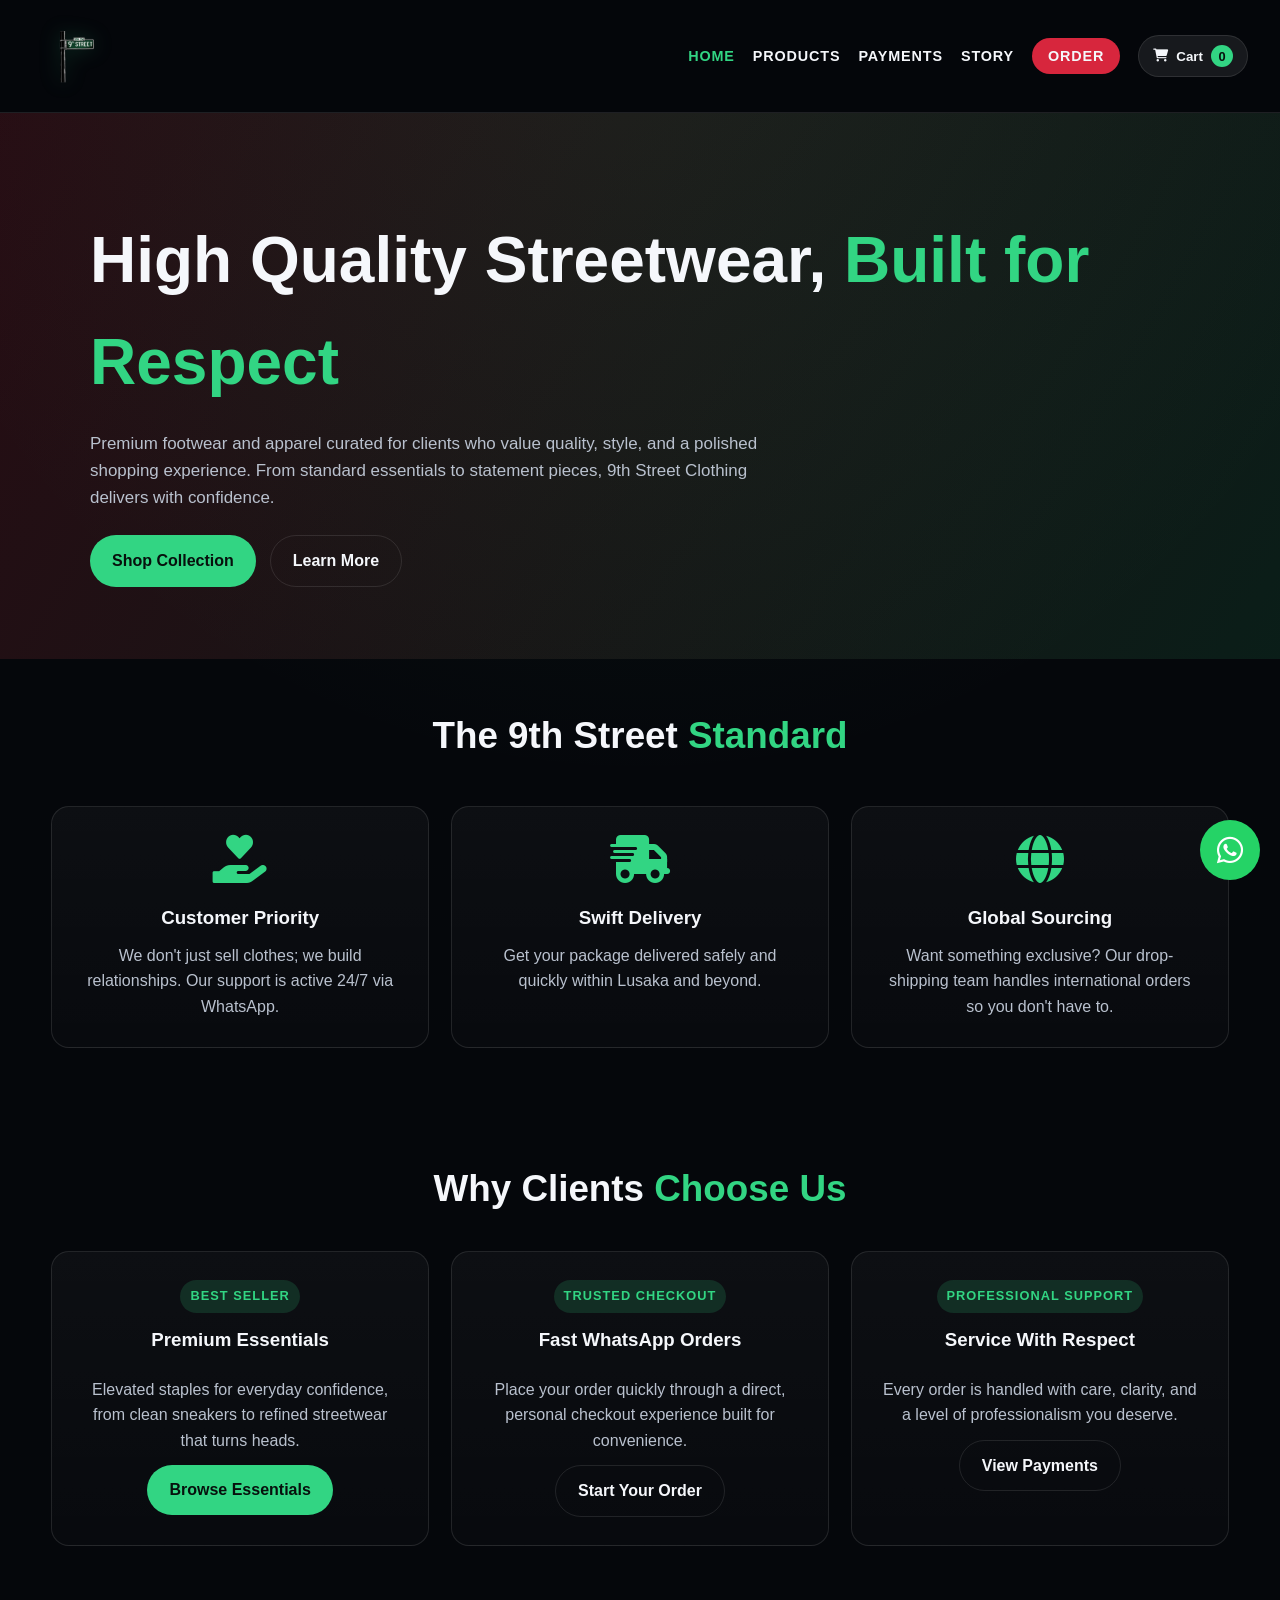
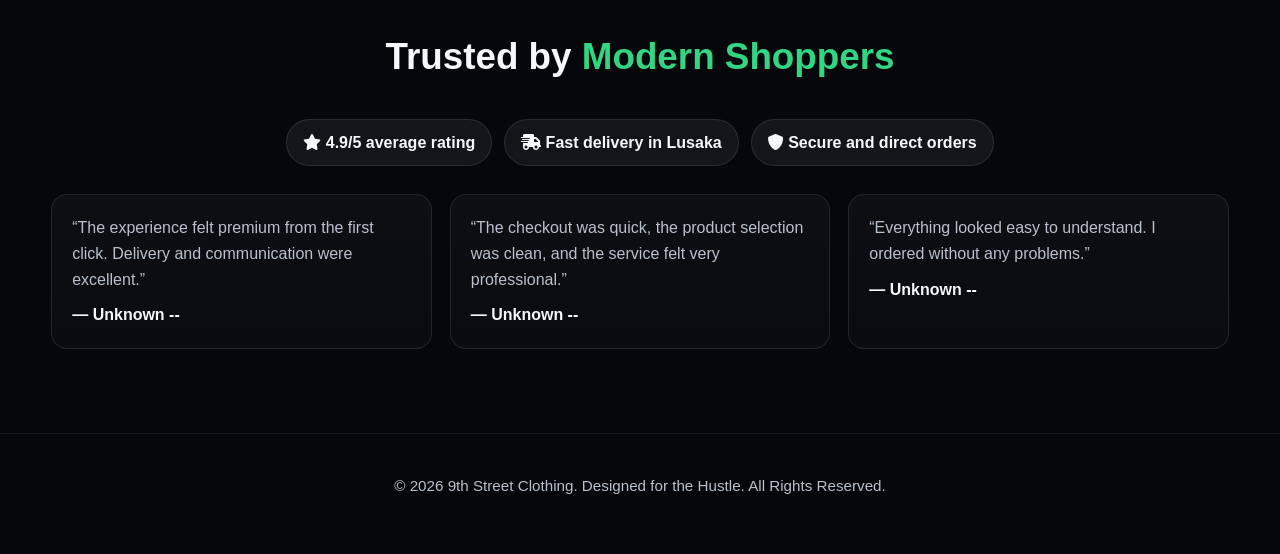
==== commit ab800643: "Update index.html" ====
--- a/index.html
+++ b/index.html
@@ -29,7 +29,7 @@
 
     <header class="hero">
         <div class="hero-content">
-            <h1>High quality Streetwear, <span class="text-accent">Built for Respect</span></h1>
+            <h1>High Quality Streetwear, <span class="text-accent">Built for Respect</span></h1>
             <p>Premium footwear and apparel curated for clients who value quality, style, and a polished shopping experience. From standard essentials to statement pieces, 9th Street Clothing delivers with confidence.</p>
             <div class="hero-btns">
                 <a href="products.html" class="btn-primary">Shop Collection</a>
